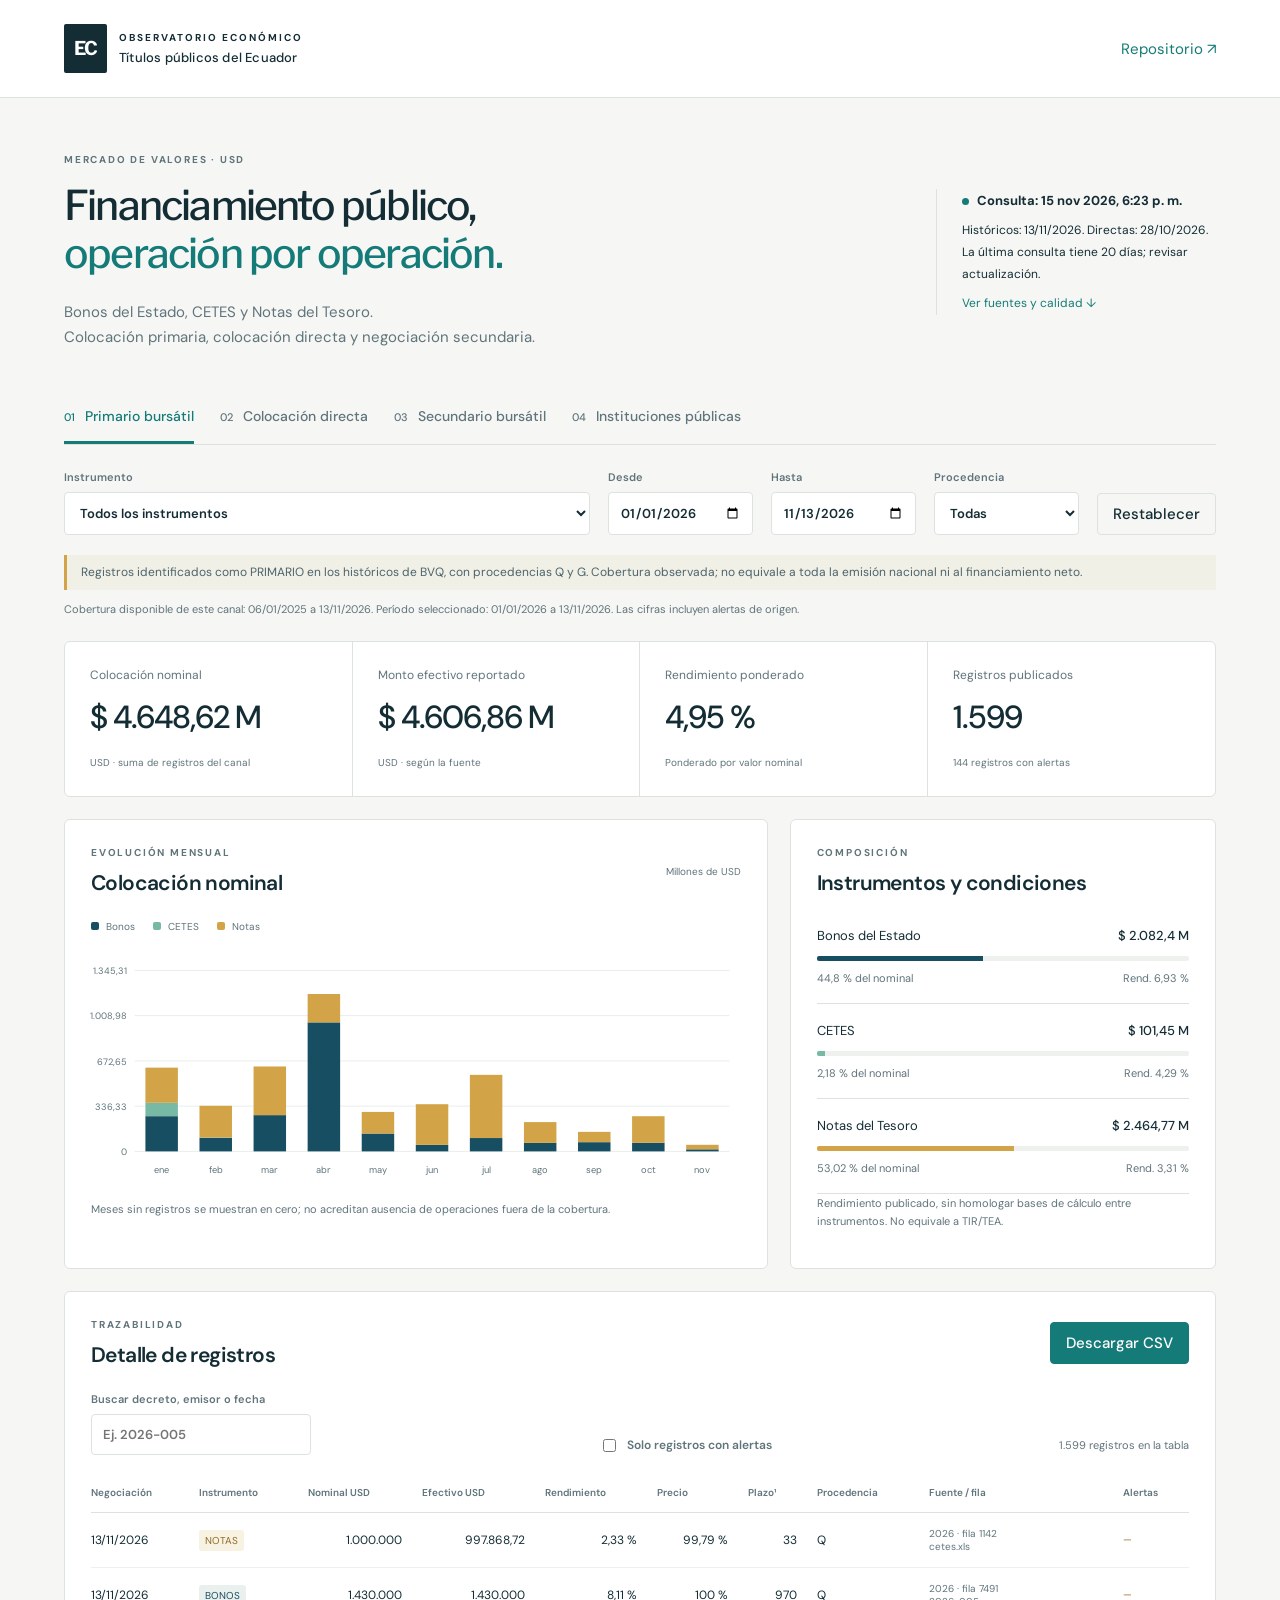
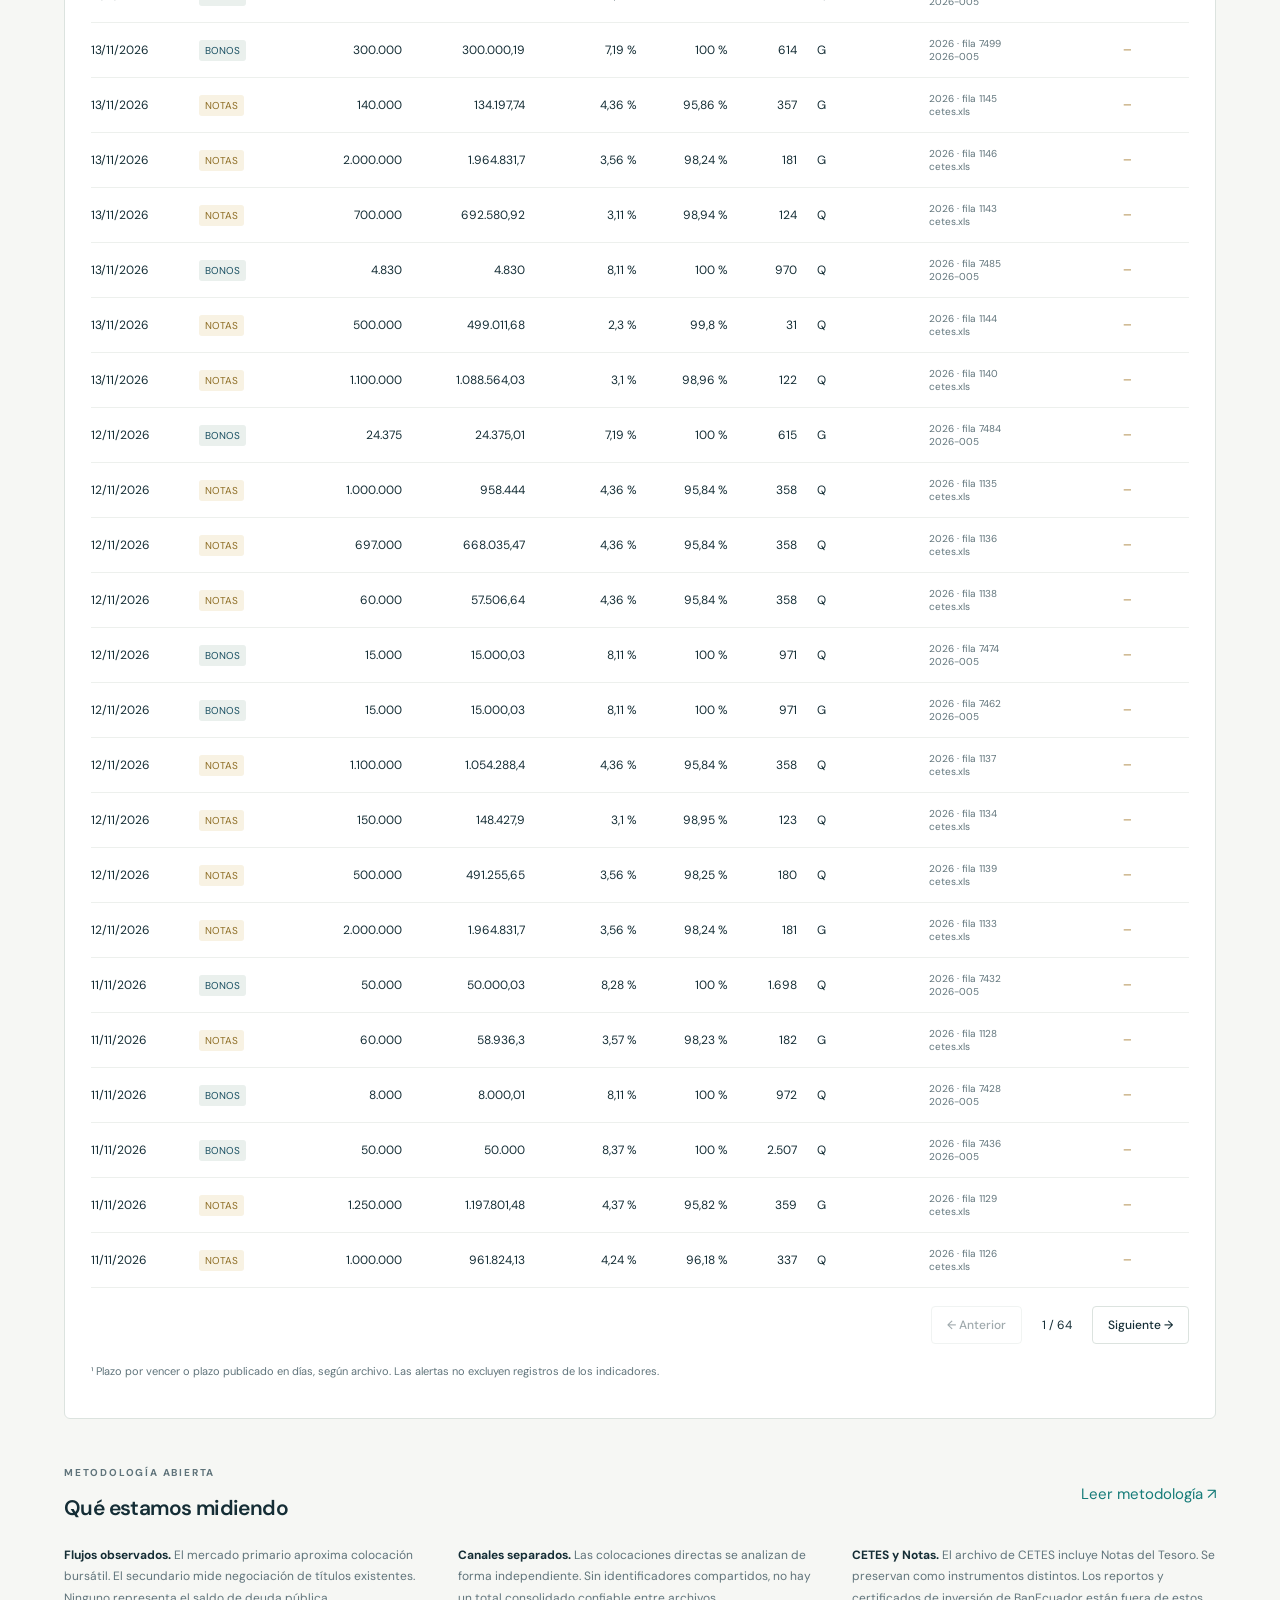
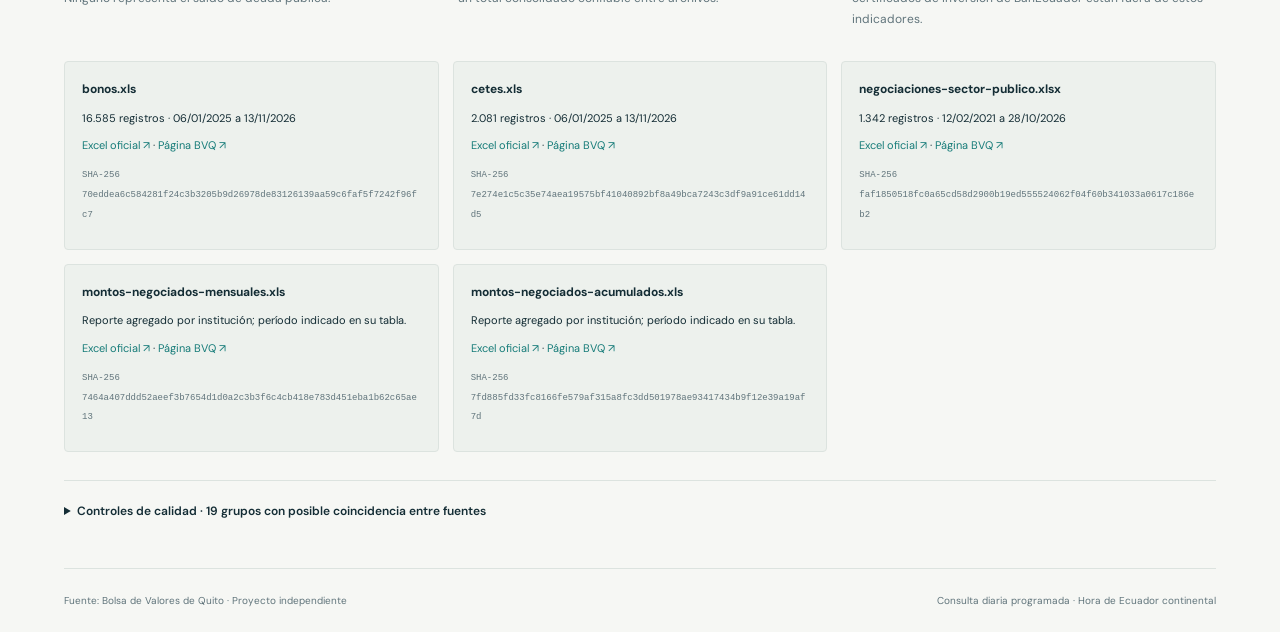
==== docs/index.html @ 127bff84 "feat: observatorio de títulos públicos de Ecuador con actualización BVQ" ====
<!doctype html>
<html lang="es">
<head><meta charset="utf-8"><meta name="viewport" content="width=device-width,initial-scale=1"><meta name="description" content="Seguimiento de colocaciones y negociaciones de bonos, CETES y Notas del Tesoro en Ecuador, con datos de la Bolsa de Quito."><title>Observatorio de títulos públicos · Ecuador</title><link rel="stylesheet" href="style.css"></head>
<body>
<header><div class="brand"><span class="mark">EC</span><div>OBSERVATORIO ECONÓMICO<small>Títulos públicos del Ecuador</small></div></div><a href="https://github.com/jp1309/ecuador-deuda-dashboard" target="_blank" rel="noopener">Repositorio ↗</a></header>
<main>
<section class="hero"><div><p class="eyebrow">MERCADO DE VALORES · USD</p><h1>Financiamiento público,<br><em>operación por operación.</em></h1><p class="intro">Bonos del Estado, CETES y Notas del Tesoro.<br>Colocación primaria, colocación directa y negociación secundaria.</p></div><aside class="freshness"><span class="status-dot"></span><strong id="checked">Cargando fuentes…</strong><p id="coverage">Verificando cobertura de los archivos</p><a href="#fuentes">Ver fuentes y calidad ↓</a></aside></section>
<div id="error" role="alert" hidden></div>
<nav class="tabs" aria-label="Canal de negociación"><button data-channel="Primario bursátil" class="active" aria-pressed="true">01 <span>Primario bursátil</span></button><button data-channel="Colocación directa" aria-pressed="false">02 <span>Colocación directa</span></button><button data-channel="Secundario bursátil" aria-pressed="false">03 <span>Secundario bursátil</span></button><button data-channel="Instituciones" aria-pressed="false">04 <span>Instituciones públicas</span></button></nav>
<div id="transactions">
<section class="filters" aria-label="Filtros"><label>Instrumento<select id="instrument"><option value="all">Todos los instrumentos</option><option value="BONOS">Bonos del Estado</option><option value="CETES">CETES</option><option value="NOTAS">Notas del Tesoro</option></select></label><label>Desde<input type="date" id="from"></label><label>Hasta<input type="date" id="to"></label><label>Procedencia<select id="origin"><option value="all">Todas</option><option value="Q">Q · Quito</option><option value="G">G · Guayaquil</option></select></label><button id="reset" class="subtle">Restablecer</button></section>
<p id="scope" class="scope"></p><p id="period-note" class="small"></p>
<section class="kpis" aria-label="Indicadores"><article><p id="nominal-label">Colocación nominal</p><h2 id="nominal">—</h2><small>USD · suma de registros del canal</small></article><article><p>Monto efectivo reportado</p><h2 id="effective">—</h2><small>USD · según la fuente</small></article><article><p>Rendimiento ponderado</p><h2 id="yield">—</h2><small>Ponderado por valor nominal</small></article><article><p>Registros publicados</p><h2 id="count">—</h2><small id="flag-count">Sin identificador único de operación</small></article></section>
<section class="charts"><article class="panel"><div class="panel-head"><div><p class="eyebrow">EVOLUCIÓN MENSUAL</p><h2 id="chart-title">Colocación nominal</h2></div><span class="unit">Millones de USD</span></div><div class="legend"><span class="bond">Bonos</span><span class="cete">CETES</span><span class="note">Notas</span></div><div id="monthly" class="chart"></div><p class="small">Meses sin registros se muestran en cero; no acreditan ausencia de operaciones fuera de la cobertura.</p></article><article class="panel"><div class="panel-head"><div><p class="eyebrow">COMPOSICIÓN</p><h2>Instrumentos y condiciones</h2></div></div><div id="mix"></div><p class="small">Rendimiento publicado, sin homologar bases de cálculo entre instrumentos. No equivale a TIR/TEA.</p></article></section>
<section class="panel detail"><div class="panel-head"><div><p class="eyebrow">TRAZABILIDAD</p><h2>Detalle de registros</h2></div><button id="export">Descargar CSV</button></div><div class="table-tools"><label class="search">Buscar decreto, emisor o fecha<input id="search" type="search" placeholder="Ej. 2026-005"></label><label class="check"><input id="only-flags" type="checkbox"> Solo registros con alertas</label><span id="table-count" class="small" aria-live="polite"></span></div><div class="table-wrap"><table><thead><tr><th>Negociación</th><th>Instrumento</th><th>Nominal USD</th><th>Efectivo USD</th><th>Rendimiento</th><th>Precio</th><th>Plazo¹</th><th>Procedencia</th><th>Fuente / fila</th><th>Alertas</th></tr></thead><tbody id="rows"></tbody></table></div><div class="pager"><button id="prev" class="subtle">← Anterior</button><span id="page"></span><button id="next" class="subtle">Siguiente →</button></div><p class="small">¹ Plazo por vencer o plazo publicado en días, según archivo. Las alertas no excluyen registros de los indicadores.</p></section>
</div>
<section id="institutions" hidden><div class="section-head"><div><p class="eyebrow">CONTEXTO DEL SECTOR PÚBLICO</p><h2>Participación por entidad y región</h2></div><label>Reporte<select id="institution-period"><option value="0">Mensual</option><option value="1">Acumulado</option></select></label></div><p class="scope">Estos montos abarcan la actividad reportada por entidad pública. No identifican quién compró cada bono o CETE y no se suman a las colocaciones.</p><p id="institution-dates"></p><div class="panel"><div class="table-wrap"><table><thead><tr><th>Entidad</th><th>Código</th><th>Quito · USD efectivo</th><th>Guayaquil · USD efectivo</th><th>Nacional · USD efectivo</th><th>Nacional · USD ajustado</th></tr></thead><tbody id="institution-rows"></tbody><tfoot id="institution-total"></tfoot></table></div></div><p class="small">Valor ajustado: se conserva como lo publica BVQ; no se utiliza como financiamiento captado. Mensual y acumulado son ventanas distintas y no se suman.</p></section>
<section id="fuentes" class="sources"><div class="section-head"><div><p class="eyebrow">METODOLOGÍA ABIERTA</p><h2>Qué estamos midiendo</h2></div><a href="https://github.com/jp1309/ecuador-deuda-dashboard/blob/main/METODOLOGIA.md" target="_blank" rel="noopener">Leer metodología ↗</a></div><div class="method-grid"><p><strong>Flujos observados.</strong> El mercado primario aproxima colocación bursátil. El secundario mide negociación de títulos existentes. Ninguno representa el saldo de deuda pública.</p><p><strong>Canales separados.</strong> Las colocaciones directas se analizan de forma independiente. Sin identificadores compartidos, no hay un total consolidado confiable entre archivos.</p><p><strong>CETES y Notas.</strong> El archivo de CETES incluye Notas del Tesoro. Se preservan como instrumentos distintos. Los reportos y certificados de inversión de BanEcuador están fuera de estos indicadores.</p></div><div id="source-list" class="source-grid"></div><details><summary id="quality-summary">Controles de calidad y exclusiones</summary><div id="quality"></div></details></section>
<footer><span>Fuente: Bolsa de Valores de Quito · Proyecto independiente</span><span>Consulta diaria programada · Hora de Ecuador continental</span></footer>
</main><script type="module" src="app.js"></script></body></html>
---- docs/style.css ----
@import url('https://fonts.googleapis.com/css2?family=DM+Sans:wght@400;500;600;700&family=Libre+Franklin:wght@400;500;600;700;800&display=swap');
:root{--ink:#142d35;--muted:#60747b;--paper:#f6f7f4;--line:#dce3df;--teal:#157b78;--mint:#77b9a5;--gold:#d2a347;--bond:#174e61}*{box-sizing:border-box}body{margin:0;background:var(--paper);color:var(--ink);font:15px 'DM Sans',Arial,sans-serif}header{display:flex;align-items:center;justify-content:space-between;padding:24px 5%;border-bottom:1px solid var(--line);background:#fff}a{color:var(--teal);text-decoration:none}a:hover{text-decoration:underline}.brand{display:flex;align-items:center;gap:12px;font-size:10px;letter-spacing:2px;font-weight:700}.brand small{display:block;letter-spacing:.2px;font-size:13px;font-weight:500;margin-top:5px}.mark{background:var(--ink);color:#fff;font:700 19px 'Libre Franklin',sans-serif;padding:13px 10px;letter-spacing:-1px;border-radius:2px}main{max-width:1450px;margin:auto;padding:0 5%}h1,h2,p{margin-top:0}h1{font:500 clamp(30px,3.2vw,48px)/1.18 'Libre Franklin',Arial,sans-serif;letter-spacing:-1.8px;margin-bottom:22px}h1 em{font-style:normal;color:var(--teal)}h2{font-size:21px;font-weight:600;letter-spacing:-.6px;margin-bottom:0}.hero{display:flex;justify-content:space-between;gap:35px;align-items:center;padding:55px 0 40px}.eyebrow{font-size:10px;letter-spacing:1.8px;font-weight:700;color:var(--muted);margin-bottom:15px}.intro{color:var(--muted);line-height:1.7;margin-bottom:0}.freshness{max-width:280px;font-size:12px;border-left:1px solid var(--line);padding-left:25px;line-height:1.8}.freshness strong{font-size:13px}.freshness p{margin:8px 0}.status-dot{display:inline-block;width:7px;height:7px;border-radius:50%;background:var(--teal);margin-right:8px}.tabs{display:flex;border-bottom:1px solid var(--line);gap:26px;margin-bottom:25px}.tabs button{border:0;border-bottom:3px solid transparent;background:transparent;border-radius:0;padding:16px 0;color:var(--muted);font-size:11px;white-space:nowrap}.tabs button span{font-size:14px;margin-left:7px}.tabs button.active{color:var(--teal);border-color:var(--teal)}button,select,input{font:inherit}button{cursor:pointer;border:1px solid var(--teal);border-radius:4px;background:var(--teal);color:#fff;padding:10px 15px;font-weight:500}button:hover{filter:brightness(.93)}button:disabled{opacity:.4;cursor:default}.subtle{border:1px solid var(--line);background:transparent;color:var(--ink)}label{display:flex;flex-direction:column;gap:8px;font-size:11px;font-weight:600;color:var(--muted)}select,input{border:1px solid var(--line);border-radius:4px;background:#fff;padding:11px;color:var(--ink);font-size:13px;min-width:0}input:focus,select:focus,button:focus-visible{outline:2px solid var(--teal);outline-offset:3px}.filters{display:flex;align-items:end;gap:18px;flex-wrap:wrap}.filters label:first-child{flex:1;min-width:200px}.filters label{min-width:145px}.scope{font-size:12px;color:#4d636a;border-left:3px solid var(--gold);padding:8px 14px;background:#f0f0e7;line-height:1.6;margin:20px 0 10px}.small{font-size:11px;color:var(--muted);line-height:1.7}.kpis{display:grid;grid-template-columns:repeat(4,1fr);gap:0;background:#fff;border:1px solid var(--line);border-radius:6px;margin:22px 0}.kpis article{padding:25px;border-right:1px solid var(--line)}.kpis article:last-child{border:0}.kpis p{font-size:12px;color:var(--muted);margin-bottom:13px}.kpis h2{font-size:clamp(24px,2.5vw,34px);font-weight:500;letter-spacing:-1px;margin-bottom:13px;font-variant-numeric:tabular-nums}.kpis small{font-size:10px;color:var(--muted)}.charts{display:grid;grid-template-columns:1.65fr 1fr;gap:22px}.panel{background:#fff;border:1px solid var(--line);border-radius:6px;padding:26px;margin-bottom:22px;min-width:0}.panel-head,.section-head{display:flex;align-items:center;justify-content:space-between;gap:15px;margin-bottom:23px}.panel-head .eyebrow{margin-bottom:10px}.unit{font-size:10px;color:var(--muted)}.legend{display:flex;gap:18px;font-size:10px;color:var(--muted);margin:0 0 12px}.legend span:before{content:'';display:inline-block;width:8px;height:8px;margin-right:7px;border-radius:2px}.bond:before{background:var(--bond)}.cete:before{background:var(--mint)}.note:before{background:var(--gold)}.chart{height:255px}.chart svg{width:100%;height:100%;overflow:visible}.mix-row{padding:18px 0;border-bottom:1px solid var(--line)}.mix-row:first-child{padding-top:7px}.mix-title,.mix-stats{display:flex;justify-content:space-between;align-items:center}.mix-title{font-size:13px;margin-bottom:12px}.mix-title strong{font-weight:500}.mix-stats{color:var(--muted);font-size:11px;margin-top:10px}.track{height:5px;background:#eef1ee;border-radius:2px;overflow:hidden}.fill{height:100%}.table-tools{display:flex;gap:20px;align-items:end;justify-content:space-between;margin-bottom:18px}.search{min-width:220px}.check{flex-direction:row;align-items:center;font-size:12px}.check input{accent-color:var(--teal)}.table-wrap{overflow-x:auto}table{width:100%;border-collapse:collapse;font-size:12px;font-variant-numeric:tabular-nums}th{text-align:left;font-size:10px;color:var(--muted);font-weight:600;padding:13px 10px;border-bottom:1px solid var(--line);white-space:nowrap}td{padding:14px 10px;border-bottom:1px solid #edf0ed;white-space:nowrap}td.numeric{text-align:right}td:first-child,th:first-child{padding-left:0}tbody tr:hover{background:#f7f9f6}.tag{padding:4px 6px;border-radius:3px;background:#eaf0ed;font-size:10px}.tag.BONOS{color:var(--bond)}.tag.CETES{color:#347862}.tag.NOTAS{color:#8d6c23;background:#f8f2e3}.flag{color:#976711;font-size:10px;max-width:260px;white-space:normal}.source-cell{font-size:10px;white-space:normal;min-width:140px;color:var(--muted)}.pager{display:flex;justify-content:end;align-items:center;gap:20px;margin:18px 0;font-size:12px}.empty{color:var(--muted);text-align:center;padding:65px 10px}.sources{padding:25px 0}.method-grid{display:grid;grid-template-columns:repeat(3,1fr);gap:30px}.method-grid p{font-size:12px;line-height:1.8;color:var(--muted)}.method-grid strong{color:var(--ink)}.source-grid{display:grid;grid-template-columns:repeat(3,1fr);gap:14px;margin-top:18px}.source-card{background:#edf1ed;border:1px solid var(--line);border-radius:4px;padding:17px;overflow-wrap:anywhere;font-size:11px;line-height:1.8}.source-card strong{font-size:12px}.source-card p{margin:8px 0}.source-card code{font-size:9px;color:var(--muted)}details{border-top:1px solid var(--line);margin-top:28px;padding:20px 0;font-size:12px;line-height:1.8}summary{cursor:pointer;font-weight:600}footer{display:flex;justify-content:space-between;gap:20px;padding:25px 0;border-top:1px solid var(--line);font-size:10px;color:var(--muted)}#error{background:#fff0e6;padding:20px;line-height:1.6}#institution-total td{font-weight:700;background:#eaf0ed}[hidden]{display:none!important}@media(max-width:1000px){.tabs{gap:16px;overflow-x:auto}.tabs button span{font-size:12px}.kpis article{padding:18px}.charts{grid-template-columns:1fr}.source-grid{grid-template-columns:repeat(2,1fr)}}@media(max-width:650px){header{padding:18px 6%}.hero{display:block;padding:35px 0 25px}.freshness{border-left:0;padding:20px 0 0;max-width:none}.kpis{grid-template-columns:1fr 1fr}.kpis article:nth-child(2){border-right:0}.kpis article:nth-child(-n+2){border-bottom:1px solid var(--line)}.filters{gap:12px}.filters label{flex:1;min-width:130px}.filters label:first-child{min-width:100%}.method-grid,.source-grid{grid-template-columns:1fr;gap:10px}.panel{padding:18px}.table-tools{flex-wrap:wrap}.section-head{align-items:start}.section-head a{font-size:11px}.unit{display:none}footer{display:block}footer span{display:block;margin:7px 0}.chart{height:220px}}
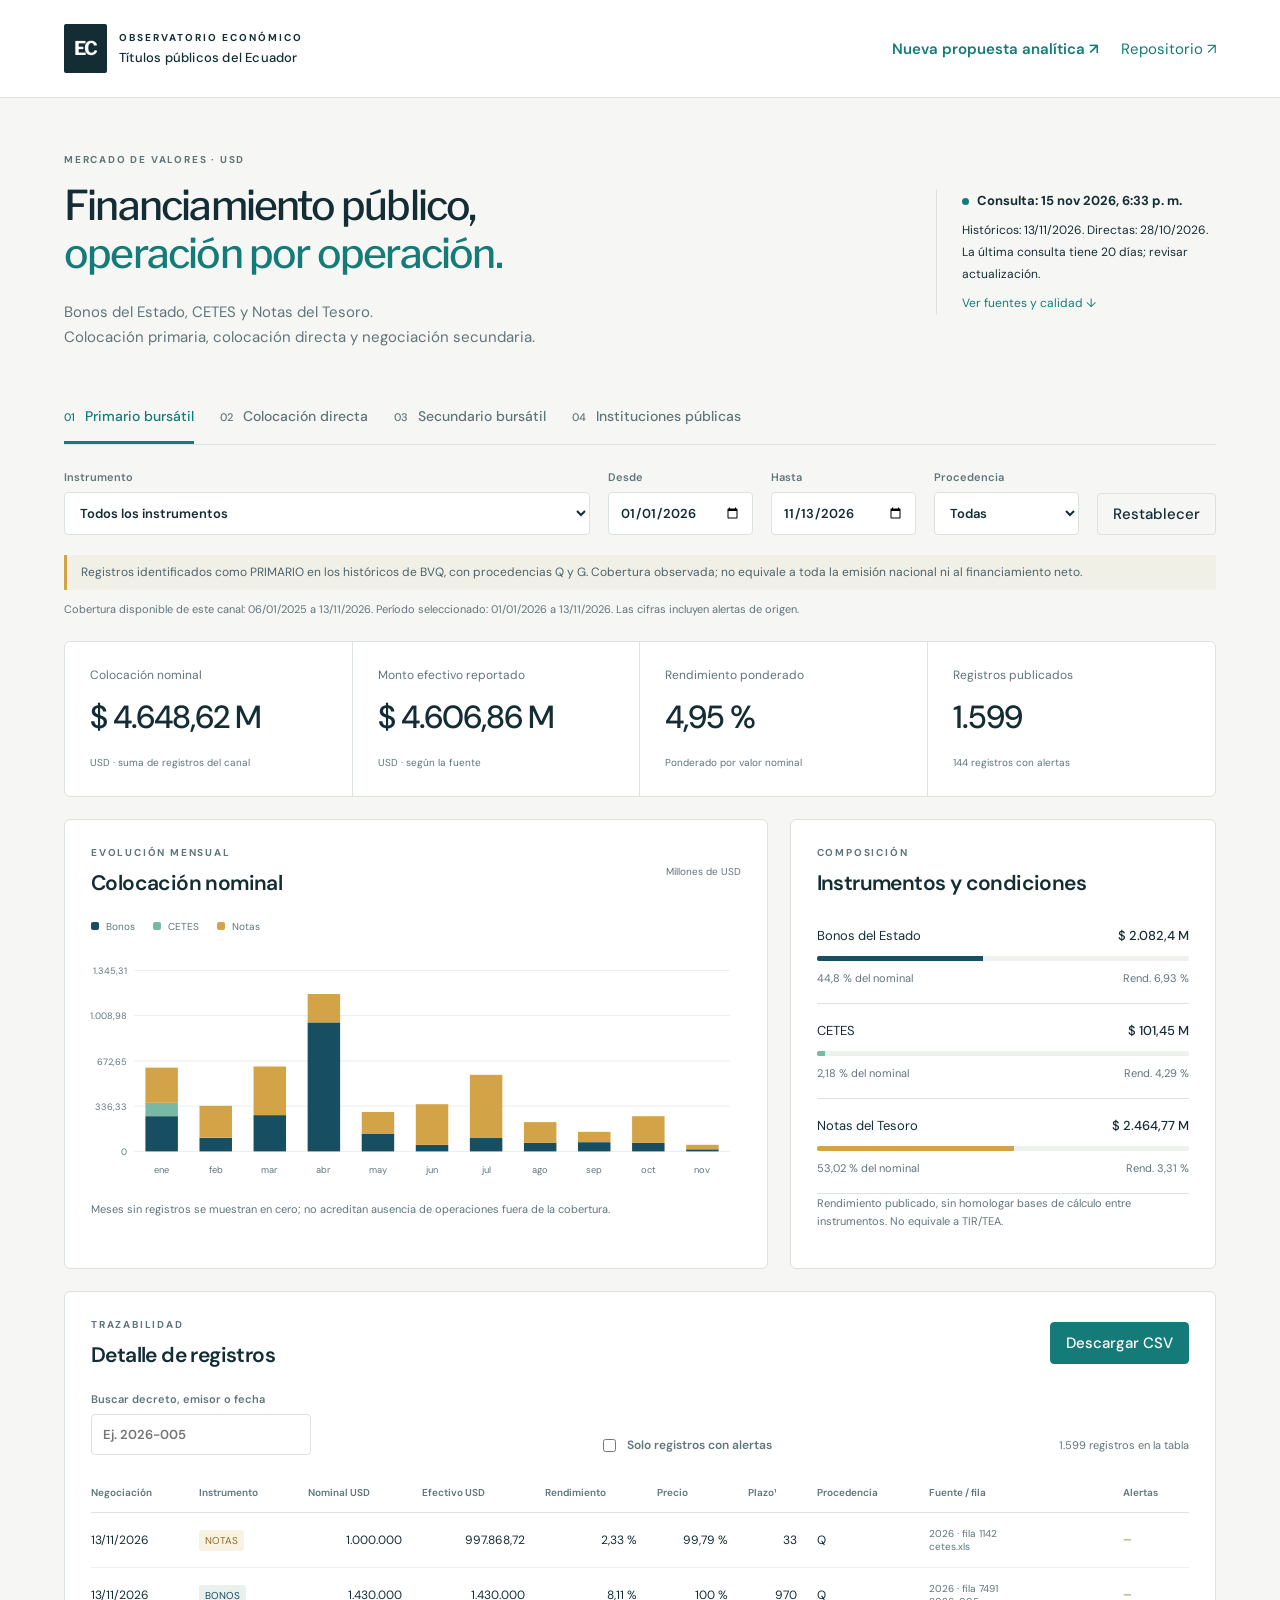
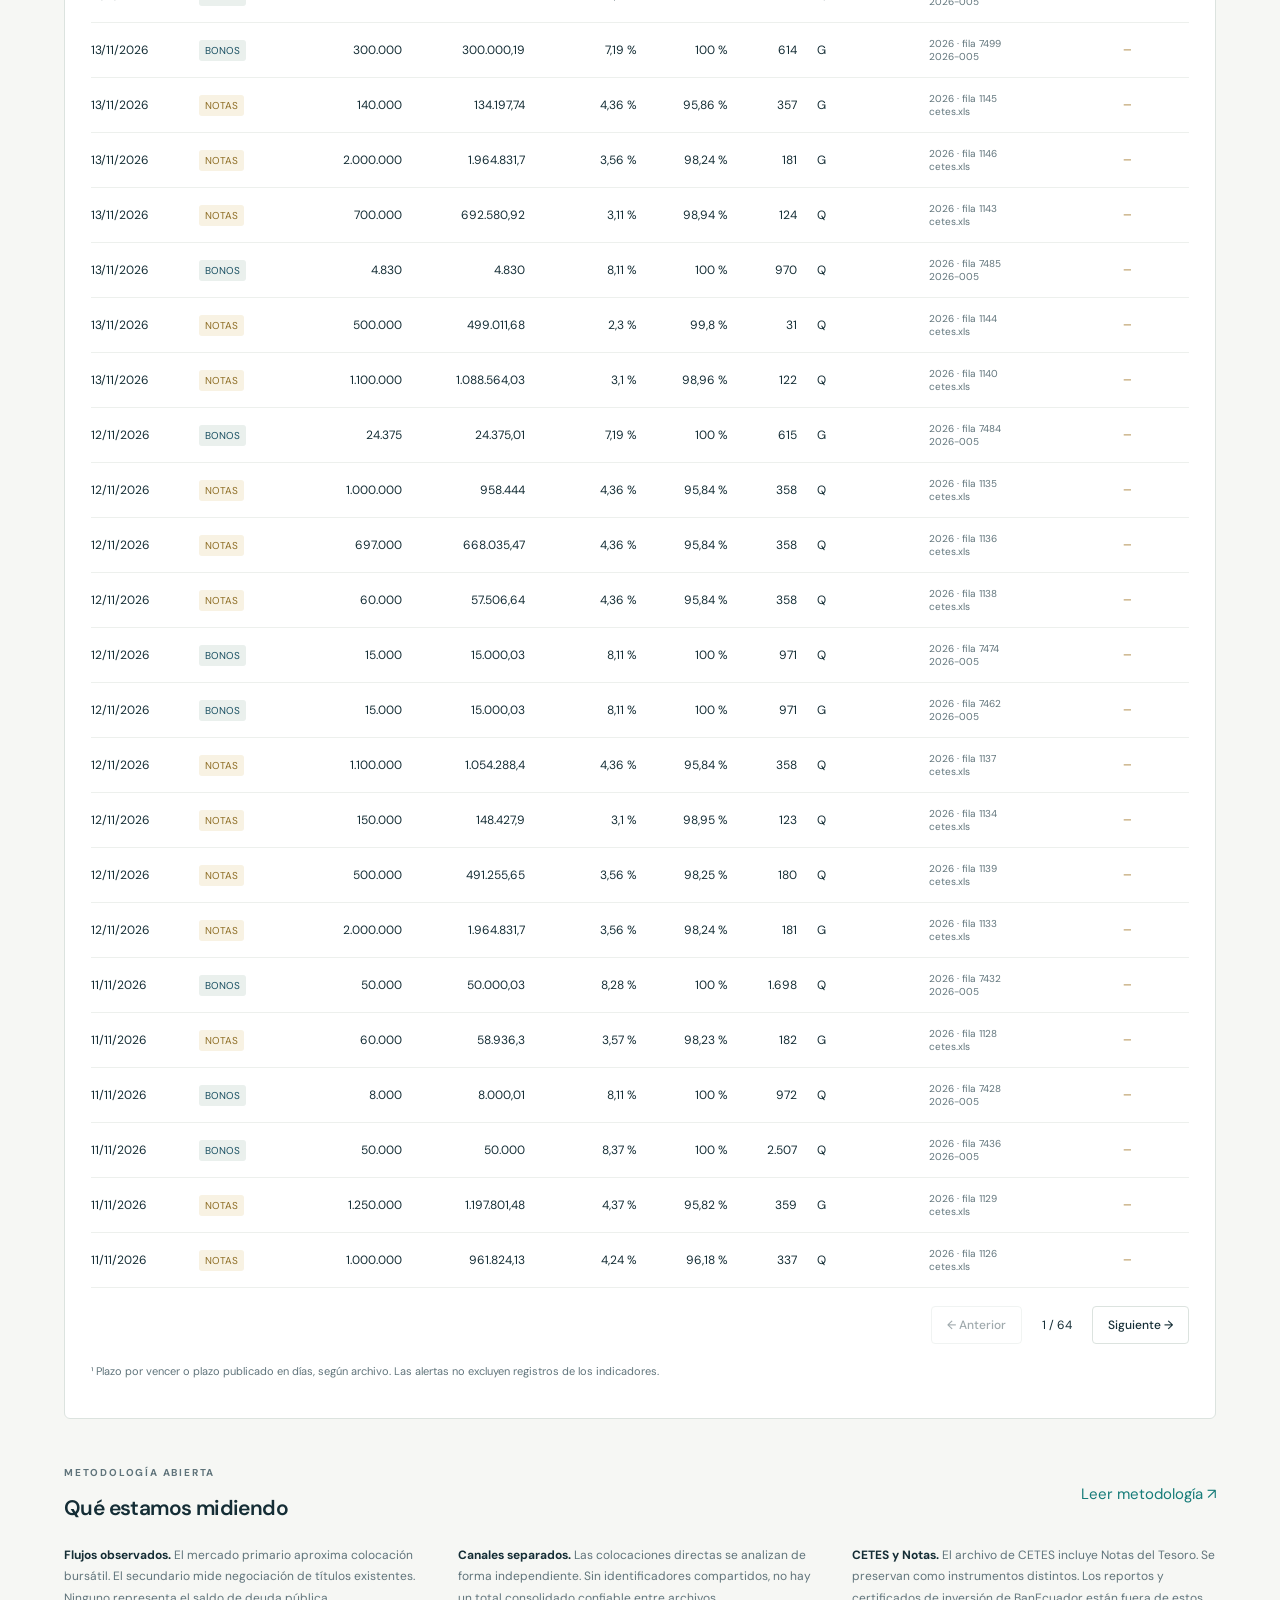
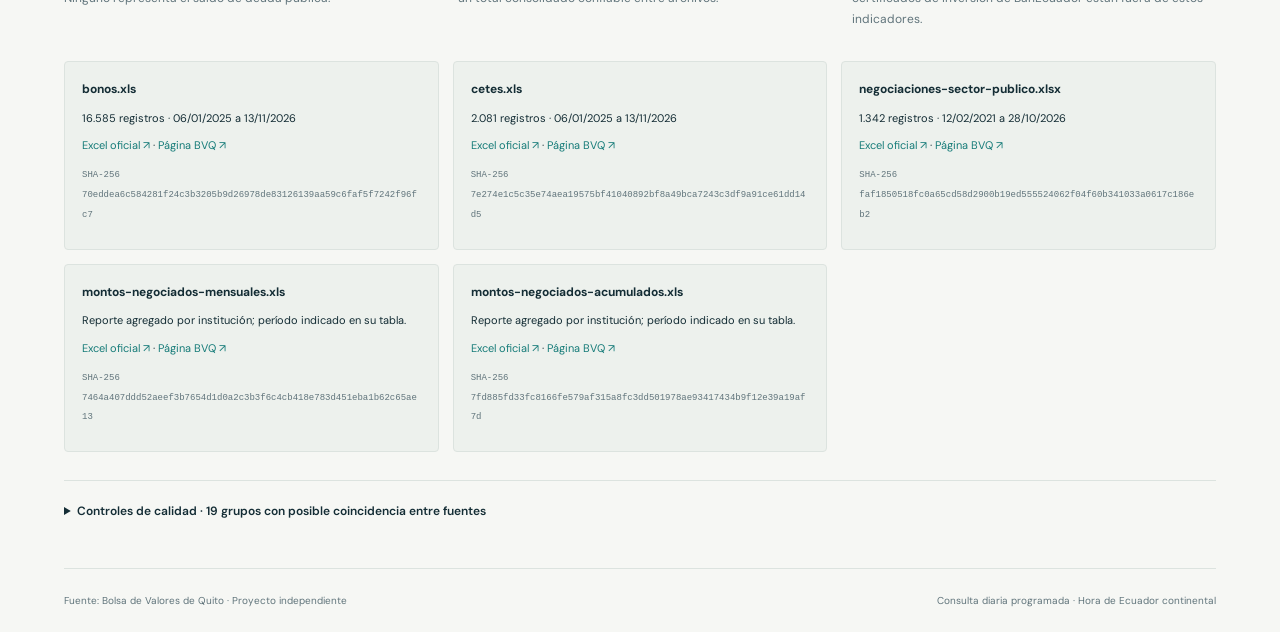
==== commit 6168345a: "feat: propuesta analítica con series históricas y curvas observadas" ====
--- a/docs/index.html
+++ b/docs/index.html
@@ -2,7 +2,7 @@
 <html lang="es">
 <head><meta charset="utf-8"><meta name="viewport" content="width=device-width,initial-scale=1"><meta name="description" content="Seguimiento de colocaciones y negociaciones de bonos, CETES y Notas del Tesoro en Ecuador, con datos de la Bolsa de Quito."><title>Observatorio de títulos públicos · Ecuador</title><link rel="stylesheet" href="style.css"></head>
 <body>
-<header><div class="brand"><span class="mark">EC</span><div>OBSERVATORIO ECONÓMICO<small>Títulos públicos del Ecuador</small></div></div><a href="https://github.com/jp1309/ecuador-deuda-dashboard" target="_blank" rel="noopener">Repositorio ↗</a></header>
+<header><div class="brand"><span class="mark">EC</span><div>OBSERVATORIO ECONÓMICO<small>Títulos públicos del Ecuador</small></div></div><nav aria-label="Vistas del proyecto"><a href="analisis/" style="margin-right:22px;font-weight:600">Nueva propuesta analítica ↗</a><a href="https://github.com/jp1309/ecuador-deuda-dashboard" target="_blank" rel="noopener">Repositorio ↗</a></nav></header>
 <main>
 <section class="hero"><div><p class="eyebrow">MERCADO DE VALORES · USD</p><h1>Financiamiento público,<br><em>operación por operación.</em></h1><p class="intro">Bonos del Estado, CETES y Notas del Tesoro.<br>Colocación primaria, colocación directa y negociación secundaria.</p></div><aside class="freshness"><span class="status-dot"></span><strong id="checked">Cargando fuentes…</strong><p id="coverage">Verificando cobertura de los archivos</p><a href="#fuentes">Ver fuentes y calidad ↓</a></aside></section>
 <div id="error" role="alert" hidden></div>
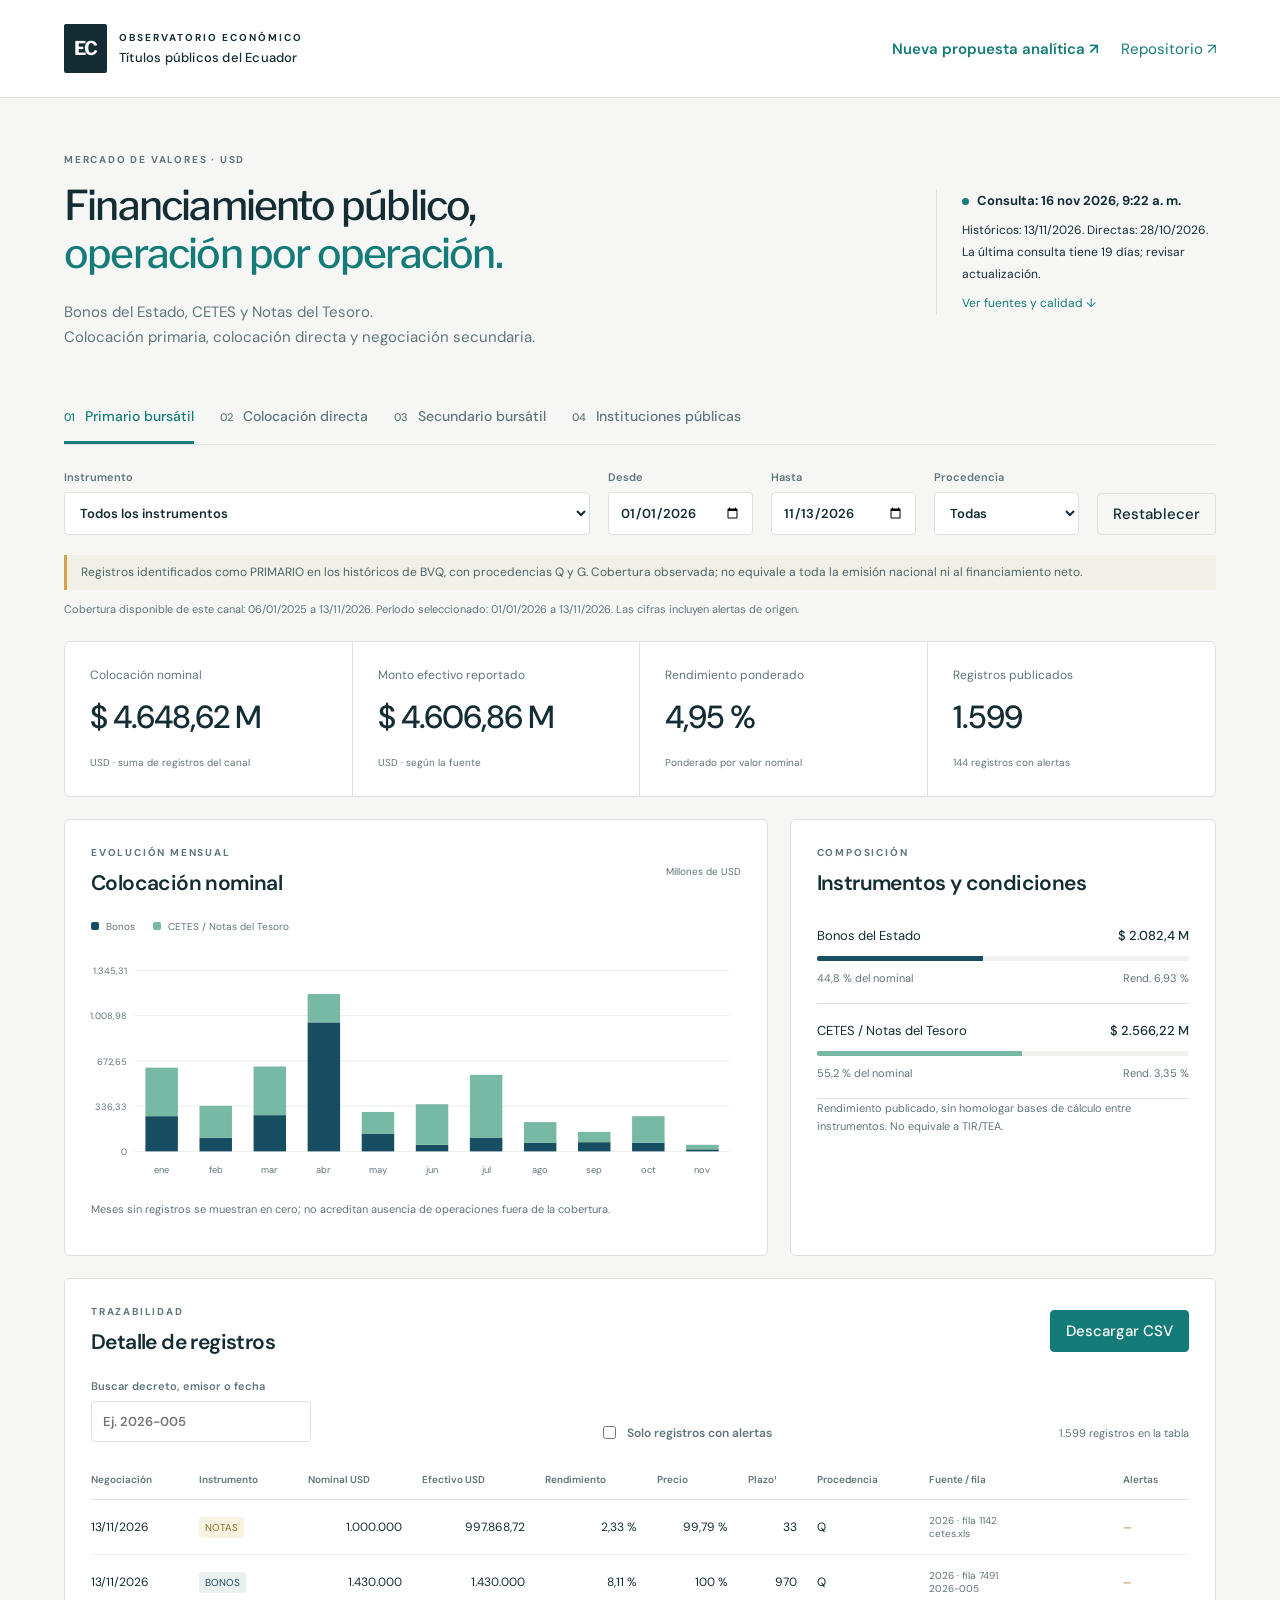
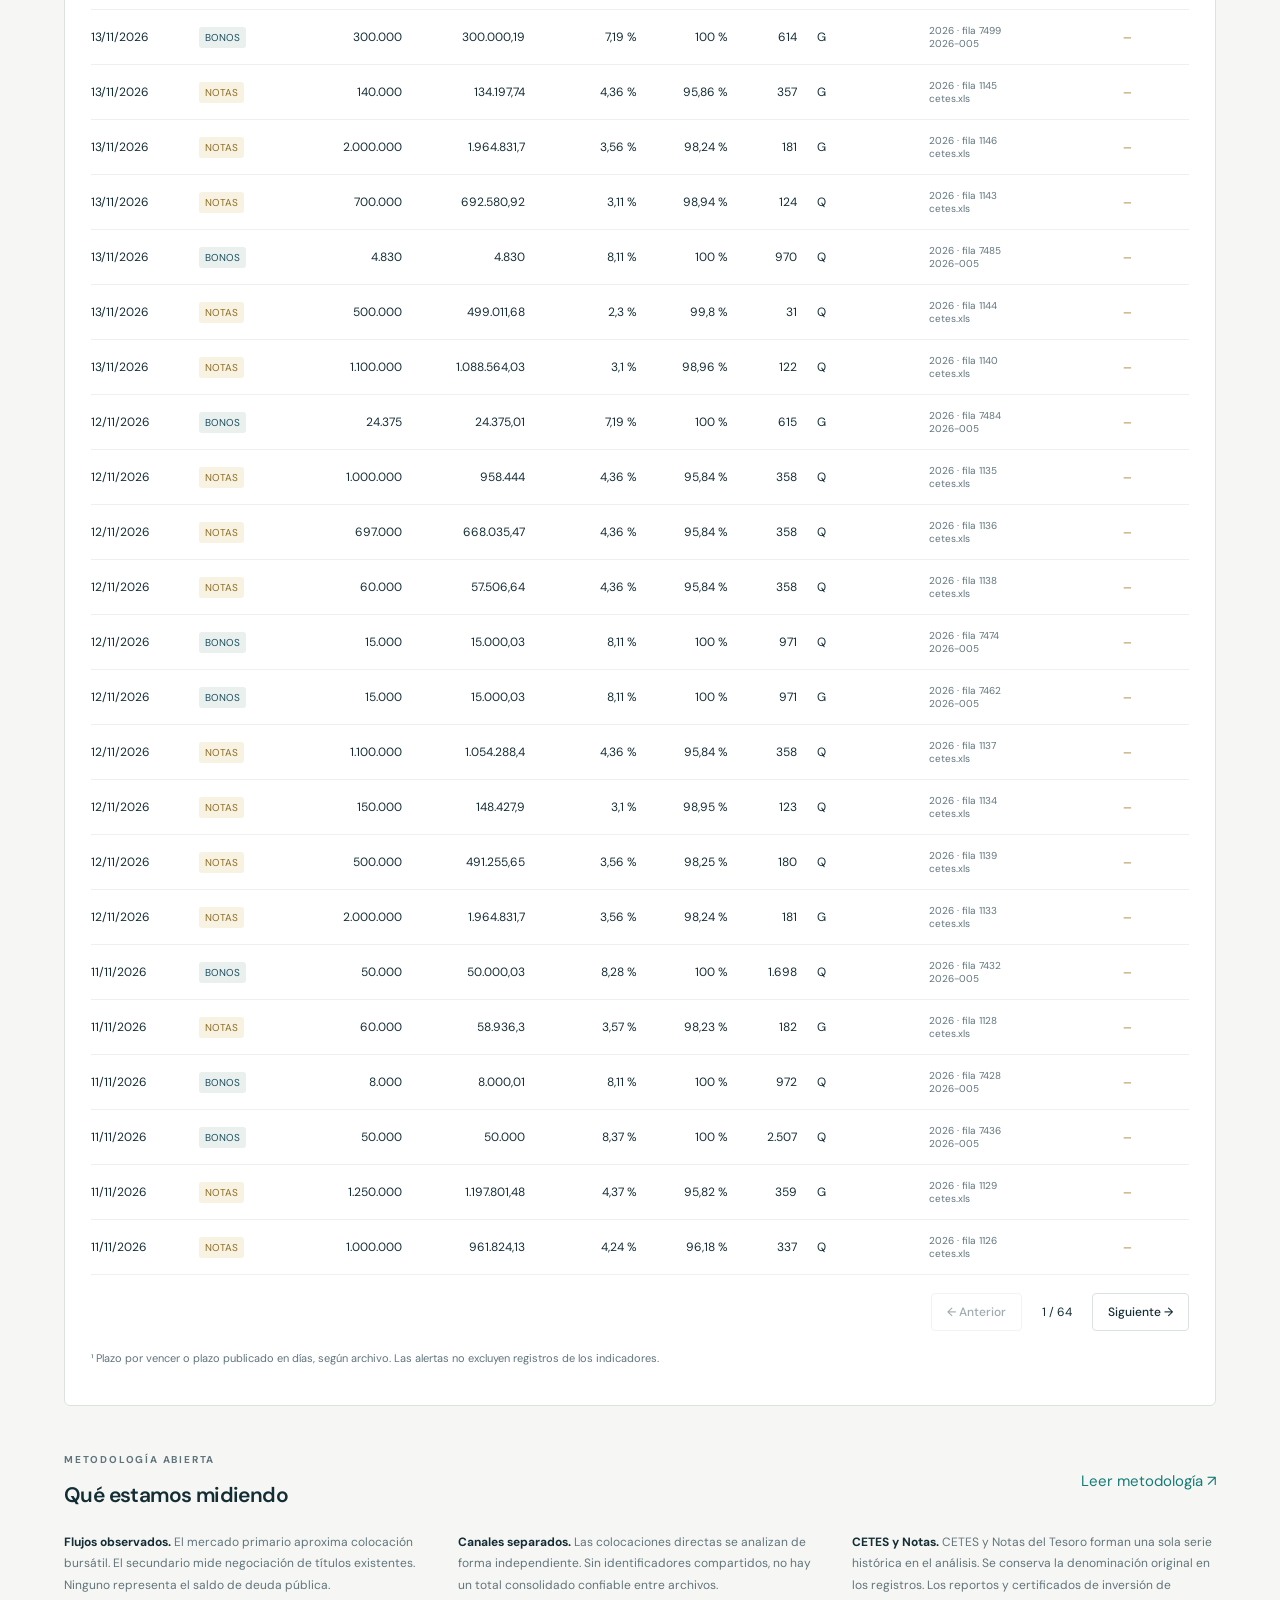
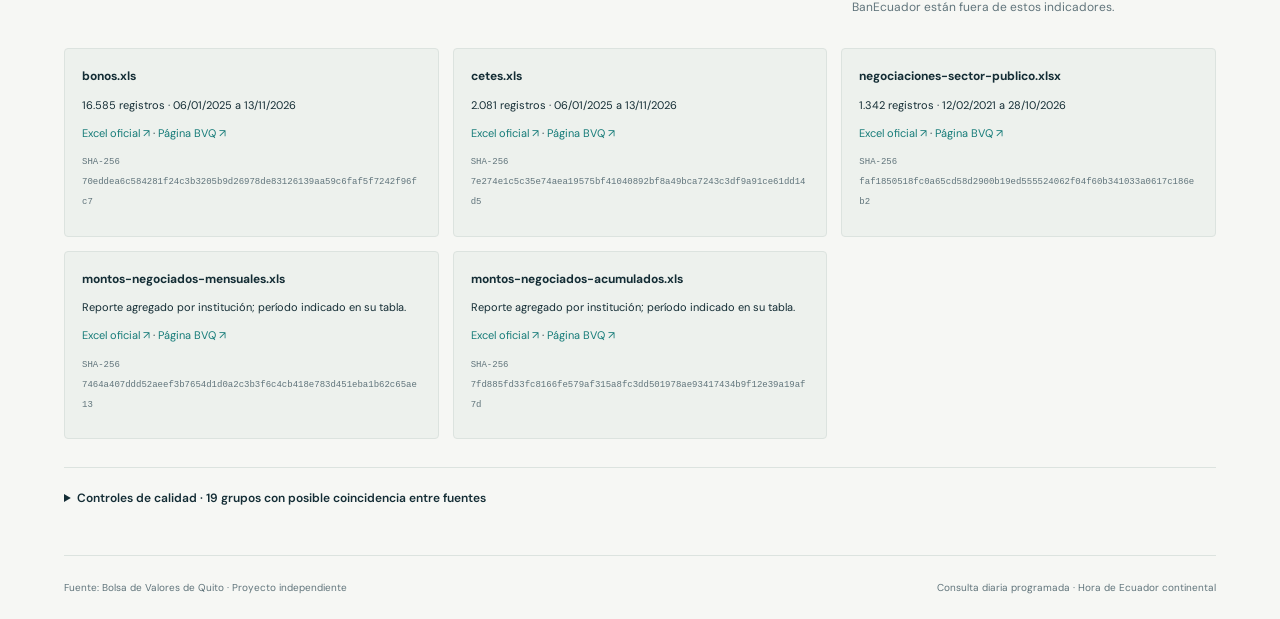
==== commit 76dfe729: "fix: unificar CETES y Notas en una serie histórica continua" ====
--- a/docs/index.html
+++ b/docs/index.html
@@ -8,13 +8,13 @@
 <div id="error" role="alert" hidden></div>
 <nav class="tabs" aria-label="Canal de negociación"><button data-channel="Primario bursátil" class="active" aria-pressed="true">01 <span>Primario bursátil</span></button><button data-channel="Colocación directa" aria-pressed="false">02 <span>Colocación directa</span></button><button data-channel="Secundario bursátil" aria-pressed="false">03 <span>Secundario bursátil</span></button><button data-channel="Instituciones" aria-pressed="false">04 <span>Instituciones públicas</span></button></nav>
 <div id="transactions">
-<section class="filters" aria-label="Filtros"><label>Instrumento<select id="instrument"><option value="all">Todos los instrumentos</option><option value="BONOS">Bonos del Estado</option><option value="CETES">CETES</option><option value="NOTAS">Notas del Tesoro</option></select></label><label>Desde<input type="date" id="from"></label><label>Hasta<input type="date" id="to"></label><label>Procedencia<select id="origin"><option value="all">Todas</option><option value="Q">Q · Quito</option><option value="G">G · Guayaquil</option></select></label><button id="reset" class="subtle">Restablecer</button></section>
+<section class="filters" aria-label="Filtros"><label>Instrumento<select id="instrument"><option value="all">Todos los instrumentos</option><option value="BONOS">Bonos del Estado</option><option value="TESORO">CETES / Notas del Tesoro</option></select></label><label>Desde<input type="date" id="from"></label><label>Hasta<input type="date" id="to"></label><label>Procedencia<select id="origin"><option value="all">Todas</option><option value="Q">Q · Quito</option><option value="G">G · Guayaquil</option></select></label><button id="reset" class="subtle">Restablecer</button></section>
 <p id="scope" class="scope"></p><p id="period-note" class="small"></p>
 <section class="kpis" aria-label="Indicadores"><article><p id="nominal-label">Colocación nominal</p><h2 id="nominal">—</h2><small>USD · suma de registros del canal</small></article><article><p>Monto efectivo reportado</p><h2 id="effective">—</h2><small>USD · según la fuente</small></article><article><p>Rendimiento ponderado</p><h2 id="yield">—</h2><small>Ponderado por valor nominal</small></article><article><p>Registros publicados</p><h2 id="count">—</h2><small id="flag-count">Sin identificador único de operación</small></article></section>
-<section class="charts"><article class="panel"><div class="panel-head"><div><p class="eyebrow">EVOLUCIÓN MENSUAL</p><h2 id="chart-title">Colocación nominal</h2></div><span class="unit">Millones de USD</span></div><div class="legend"><span class="bond">Bonos</span><span class="cete">CETES</span><span class="note">Notas</span></div><div id="monthly" class="chart"></div><p class="small">Meses sin registros se muestran en cero; no acreditan ausencia de operaciones fuera de la cobertura.</p></article><article class="panel"><div class="panel-head"><div><p class="eyebrow">COMPOSICIÓN</p><h2>Instrumentos y condiciones</h2></div></div><div id="mix"></div><p class="small">Rendimiento publicado, sin homologar bases de cálculo entre instrumentos. No equivale a TIR/TEA.</p></article></section>
+<section class="charts"><article class="panel"><div class="panel-head"><div><p class="eyebrow">EVOLUCIÓN MENSUAL</p><h2 id="chart-title">Colocación nominal</h2></div><span class="unit">Millones de USD</span></div><div class="legend"><span class="bond">Bonos</span><span class="cete">CETES / Notas del Tesoro</span></div><div id="monthly" class="chart"></div><p class="small">Meses sin registros se muestran en cero; no acreditan ausencia de operaciones fuera de la cobertura.</p></article><article class="panel"><div class="panel-head"><div><p class="eyebrow">COMPOSICIÓN</p><h2>Instrumentos y condiciones</h2></div></div><div id="mix"></div><p class="small">Rendimiento publicado, sin homologar bases de cálculo entre instrumentos. No equivale a TIR/TEA.</p></article></section>
 <section class="panel detail"><div class="panel-head"><div><p class="eyebrow">TRAZABILIDAD</p><h2>Detalle de registros</h2></div><button id="export">Descargar CSV</button></div><div class="table-tools"><label class="search">Buscar decreto, emisor o fecha<input id="search" type="search" placeholder="Ej. 2026-005"></label><label class="check"><input id="only-flags" type="checkbox"> Solo registros con alertas</label><span id="table-count" class="small" aria-live="polite"></span></div><div class="table-wrap"><table><thead><tr><th>Negociación</th><th>Instrumento</th><th>Nominal USD</th><th>Efectivo USD</th><th>Rendimiento</th><th>Precio</th><th>Plazo¹</th><th>Procedencia</th><th>Fuente / fila</th><th>Alertas</th></tr></thead><tbody id="rows"></tbody></table></div><div class="pager"><button id="prev" class="subtle">← Anterior</button><span id="page"></span><button id="next" class="subtle">Siguiente →</button></div><p class="small">¹ Plazo por vencer o plazo publicado en días, según archivo. Las alertas no excluyen registros de los indicadores.</p></section>
 </div>
 <section id="institutions" hidden><div class="section-head"><div><p class="eyebrow">CONTEXTO DEL SECTOR PÚBLICO</p><h2>Participación por entidad y región</h2></div><label>Reporte<select id="institution-period"><option value="0">Mensual</option><option value="1">Acumulado</option></select></label></div><p class="scope">Estos montos abarcan la actividad reportada por entidad pública. No identifican quién compró cada bono o CETE y no se suman a las colocaciones.</p><p id="institution-dates"></p><div class="panel"><div class="table-wrap"><table><thead><tr><th>Entidad</th><th>Código</th><th>Quito · USD efectivo</th><th>Guayaquil · USD efectivo</th><th>Nacional · USD efectivo</th><th>Nacional · USD ajustado</th></tr></thead><tbody id="institution-rows"></tbody><tfoot id="institution-total"></tfoot></table></div></div><p class="small">Valor ajustado: se conserva como lo publica BVQ; no se utiliza como financiamiento captado. Mensual y acumulado son ventanas distintas y no se suman.</p></section>
-<section id="fuentes" class="sources"><div class="section-head"><div><p class="eyebrow">METODOLOGÍA ABIERTA</p><h2>Qué estamos midiendo</h2></div><a href="https://github.com/jp1309/ecuador-deuda-dashboard/blob/main/METODOLOGIA.md" target="_blank" rel="noopener">Leer metodología ↗</a></div><div class="method-grid"><p><strong>Flujos observados.</strong> El mercado primario aproxima colocación bursátil. El secundario mide negociación de títulos existentes. Ninguno representa el saldo de deuda pública.</p><p><strong>Canales separados.</strong> Las colocaciones directas se analizan de forma independiente. Sin identificadores compartidos, no hay un total consolidado confiable entre archivos.</p><p><strong>CETES y Notas.</strong> El archivo de CETES incluye Notas del Tesoro. Se preservan como instrumentos distintos. Los reportos y certificados de inversión de BanEcuador están fuera de estos indicadores.</p></div><div id="source-list" class="source-grid"></div><details><summary id="quality-summary">Controles de calidad y exclusiones</summary><div id="quality"></div></details></section>
+<section id="fuentes" class="sources"><div class="section-head"><div><p class="eyebrow">METODOLOGÍA ABIERTA</p><h2>Qué estamos midiendo</h2></div><a href="https://github.com/jp1309/ecuador-deuda-dashboard/blob/main/METODOLOGIA.md" target="_blank" rel="noopener">Leer metodología ↗</a></div><div class="method-grid"><p><strong>Flujos observados.</strong> El mercado primario aproxima colocación bursátil. El secundario mide negociación de títulos existentes. Ninguno representa el saldo de deuda pública.</p><p><strong>Canales separados.</strong> Las colocaciones directas se analizan de forma independiente. Sin identificadores compartidos, no hay un total consolidado confiable entre archivos.</p><p><strong>CETES y Notas.</strong> CETES y Notas del Tesoro forman una sola serie histórica en el análisis. Se conserva la denominación original en los registros. Los reportos y certificados de inversión de BanEcuador están fuera de estos indicadores.</p></div><div id="source-list" class="source-grid"></div><details><summary id="quality-summary">Controles de calidad y exclusiones</summary><div id="quality"></div></details></section>
 <footer><span>Fuente: Bolsa de Valores de Quito · Proyecto independiente</span><span>Consulta diaria programada · Hora de Ecuador continental</span></footer>
 </main><script type="module" src="app.js"></script></body></html>
